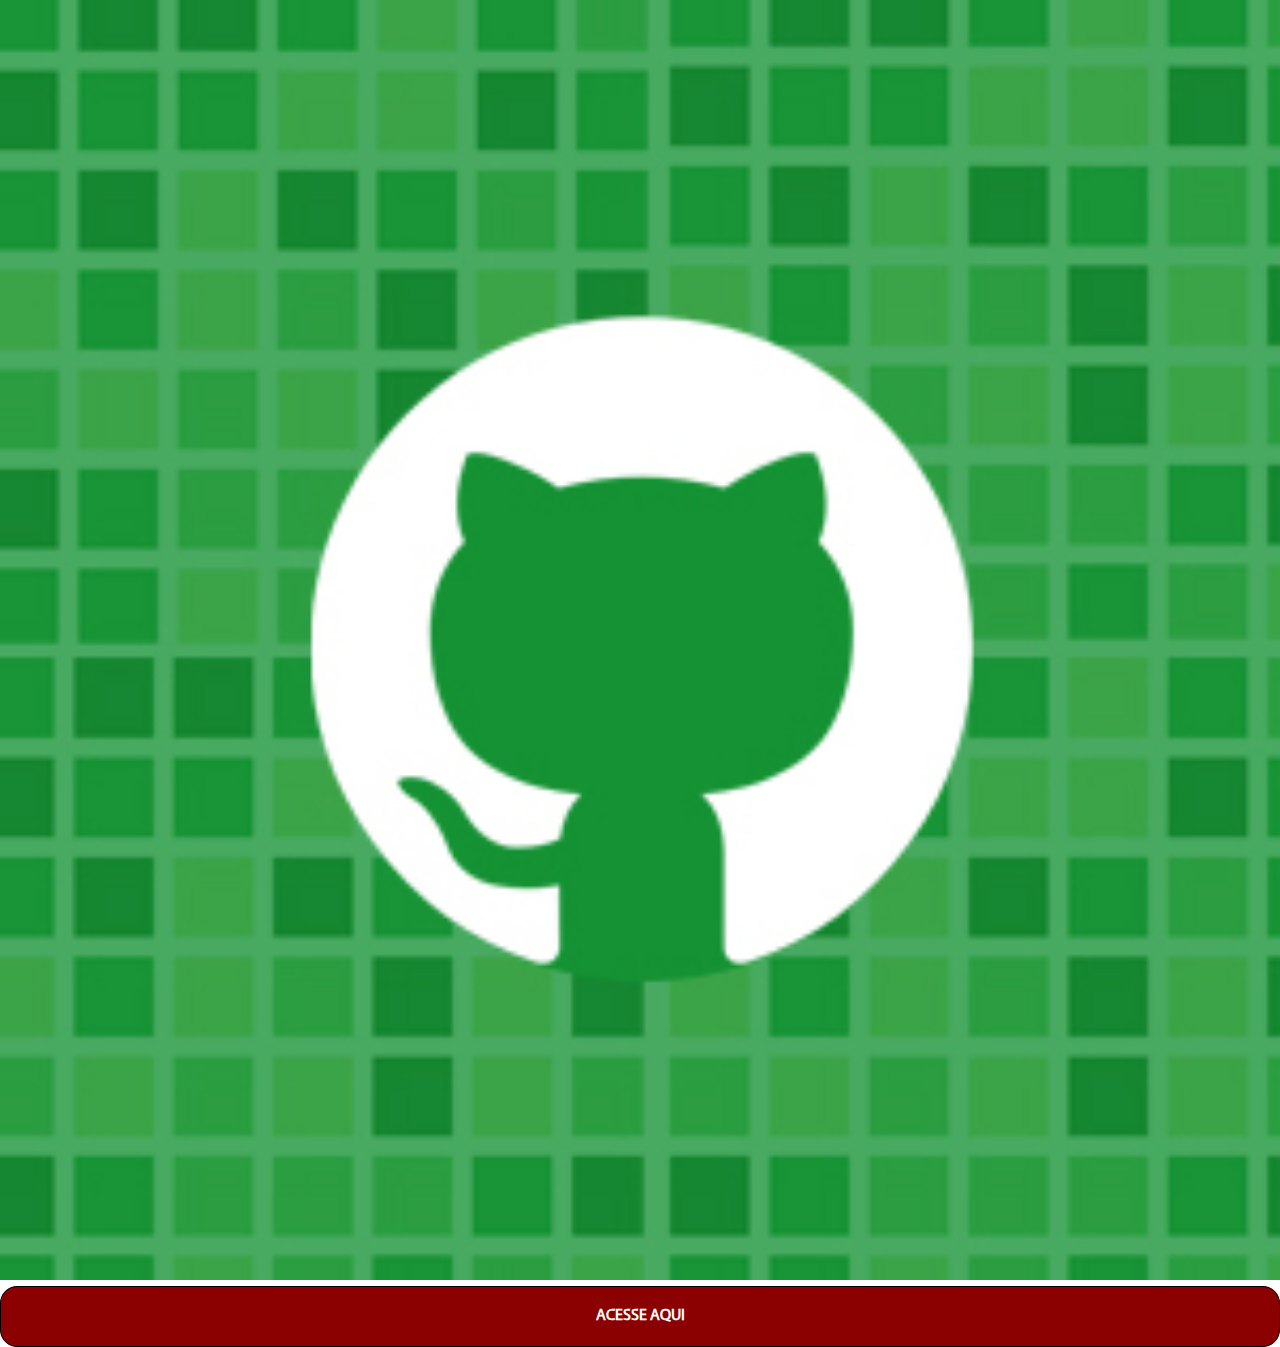
==== github.html @ 74b0e6ae "Update: github.html" ====
<!DOCTYPE html>
<html lang="pt-br">

<head>
    <meta charset="UTF-8">
    <meta http-equiv="X-UA-Compatible" content="IE=edge">
    <meta name="viewport" content="width=device-width, initial-scale=1.0">
    <title>Github</title>
    <link rel="stylesheet" href="/styles/social-media.css">
    <link rel="shortcut icon" href="/img/ico-github.ico" type="image/x-icon">

</head>

<body>
    <img src="/imagens/logo-github.jpg" alt="Github">
    <a href="https://github.com/gustavoguanabara" target="_blank">ACESSE AQUI</a>

</body>

</html>
---- styles/social-media.css ----
@font-face {
    font-family: 'myriadPRO';
    src: url(/fonts/myriad-pro-regular.OTF);
}

:root {
    --fontMyriad: 'myriadPRO';
}

* {
    margin: 0px;
    padding: 0px;
    font-family: var(--fontMyriad);
}

img {
    width: 100vw;
}

/*pseudo-elemento scrollbar --> define configurações da barra de rolagmm*/
::-webkit-scrollbar {
    width: 0px;
    height: 0px;
}

a {
    display: block;
    background-color: darkred;
    text-decoration: none;
    text-align: center;
    color: white;
    padding: 20px;
    font-weight: bolder;
    border: 1px solid black;
    border-radius: 17px;
    width: auto;
}

a:hover {
    background-color: red;
    border: 1px solid black;
    border-radius: 17px;
}
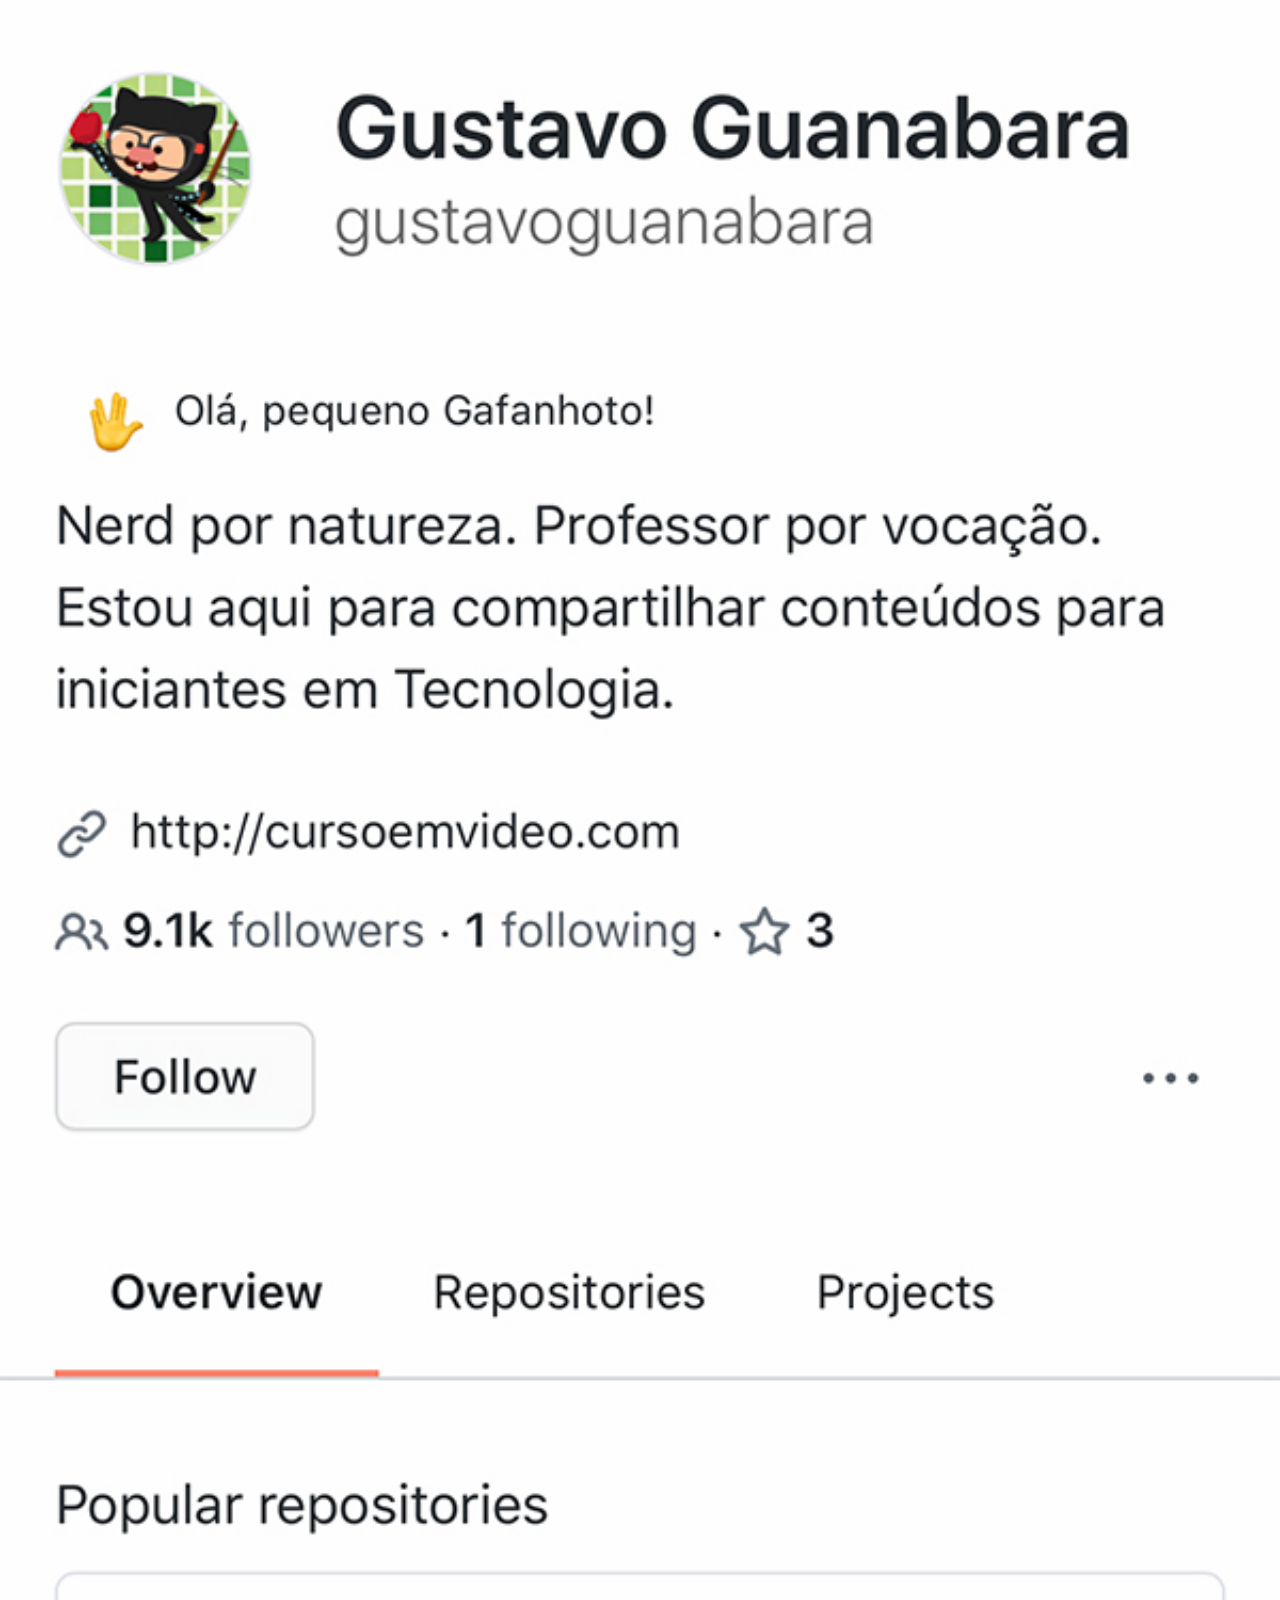
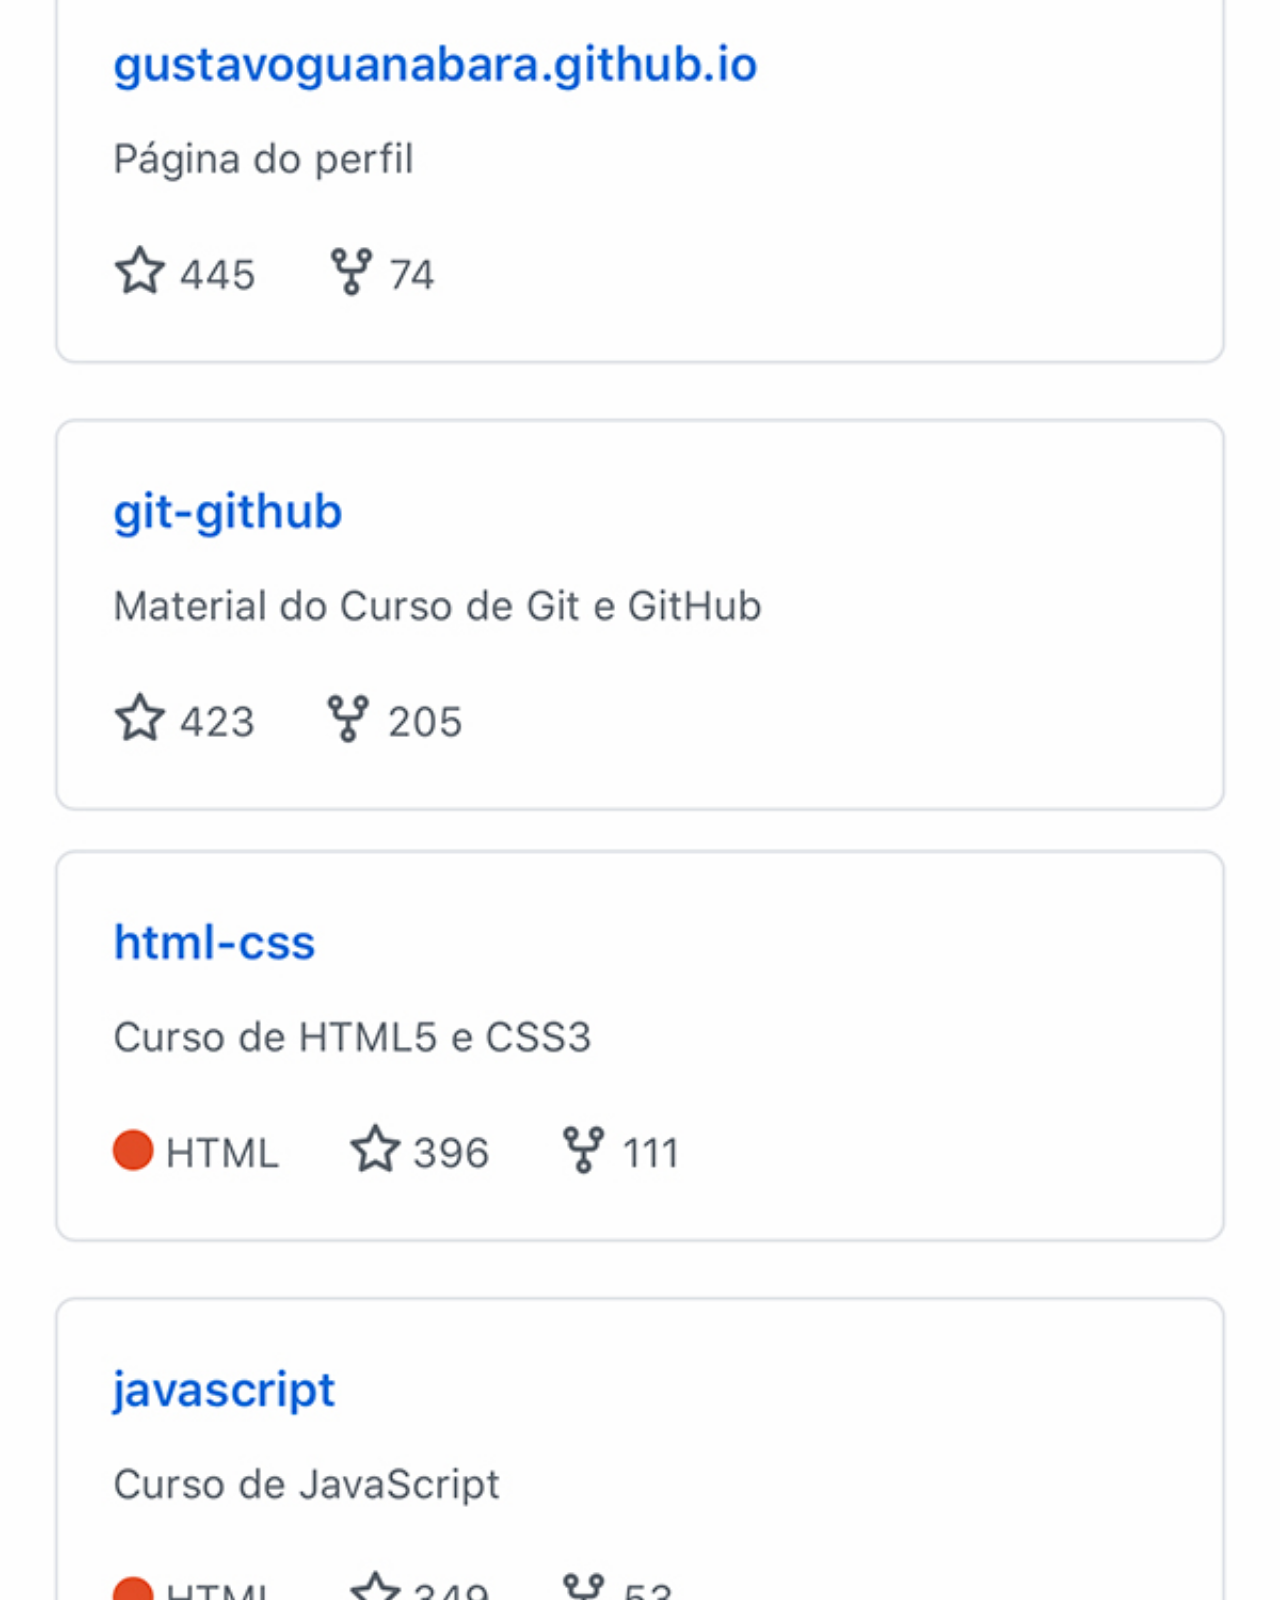
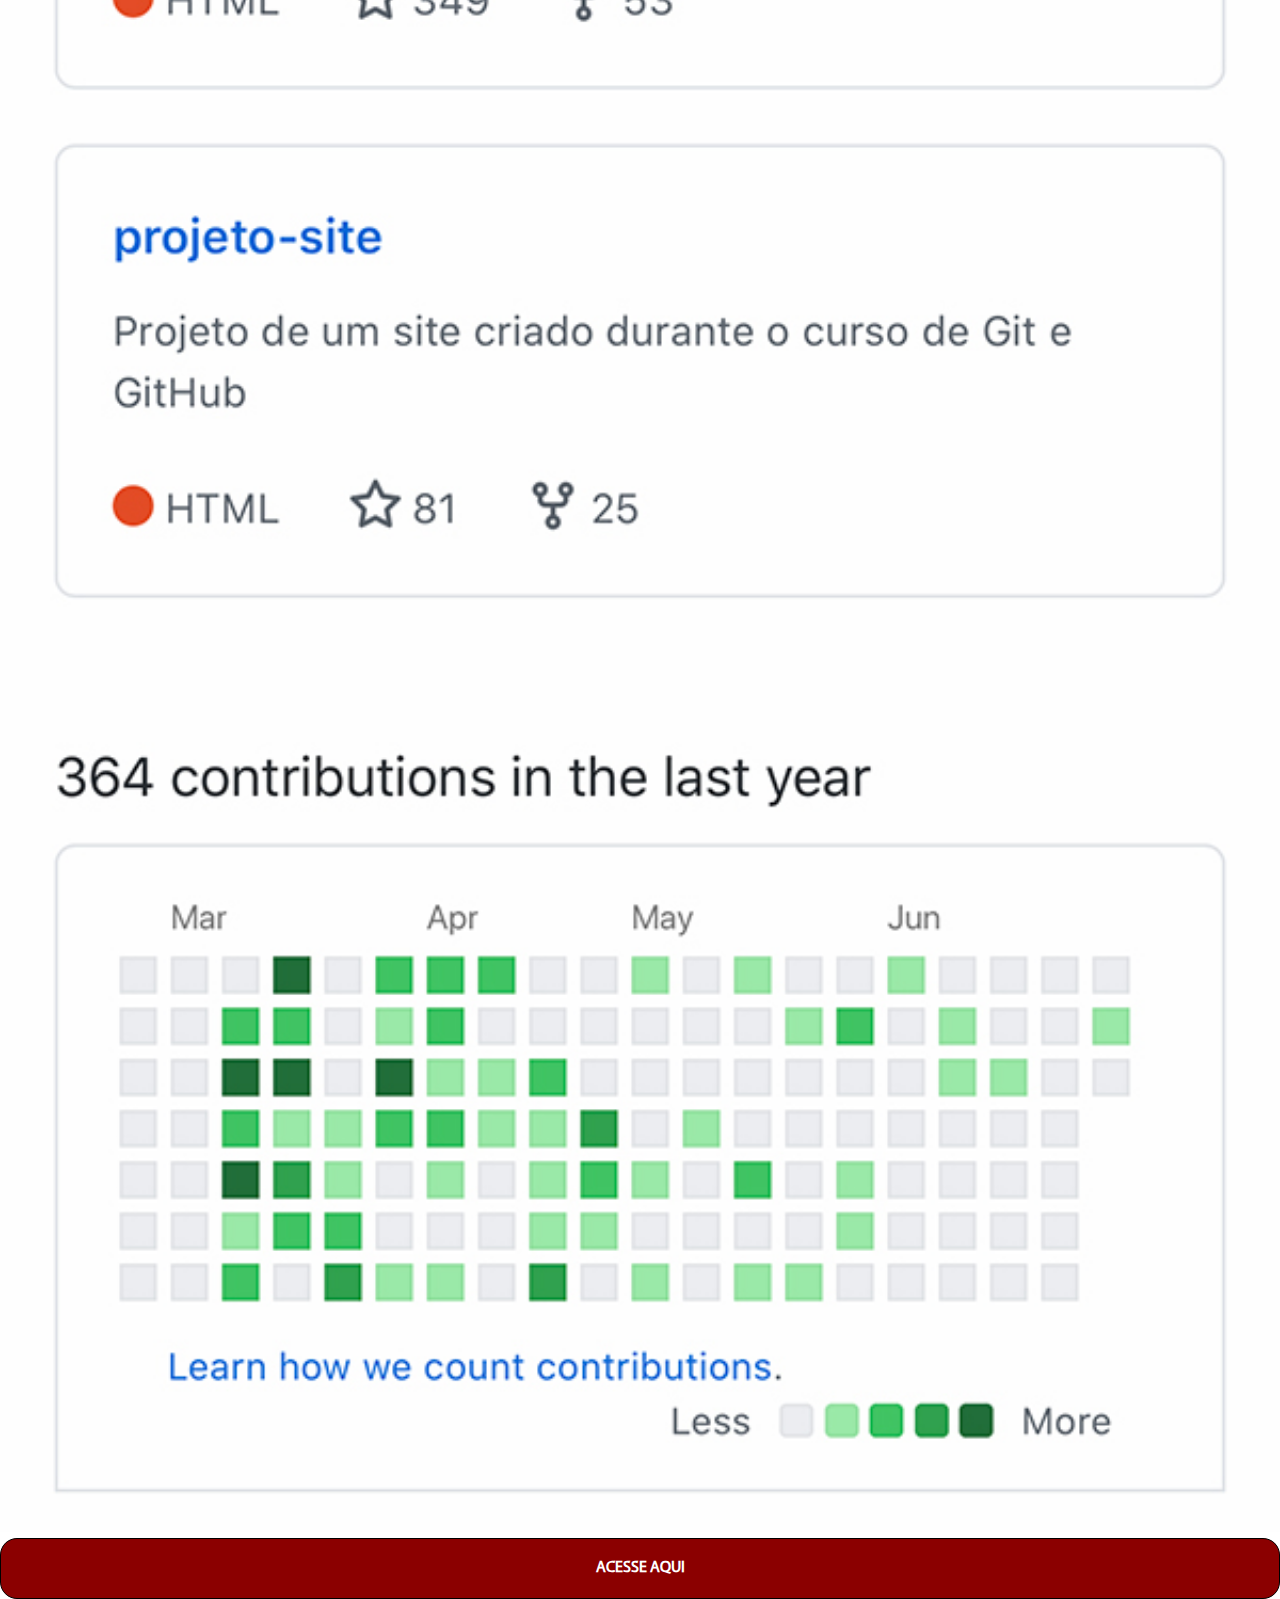
==== commit e9a47d02: "Update: tela github, instagram and twitter" ====
--- a/github.html
+++ b/github.html
@@ -12,7 +12,7 @@
 </head>
 
 <body>
-    <img src="/imagens/logo-github.jpg" alt="Github">
+    <img src="/imagens/tela-github.jpg" alt="Github">
     <a href="https://github.com/gustavoguanabara" target="_blank">ACESSE AQUI</a>
 
 </body>
